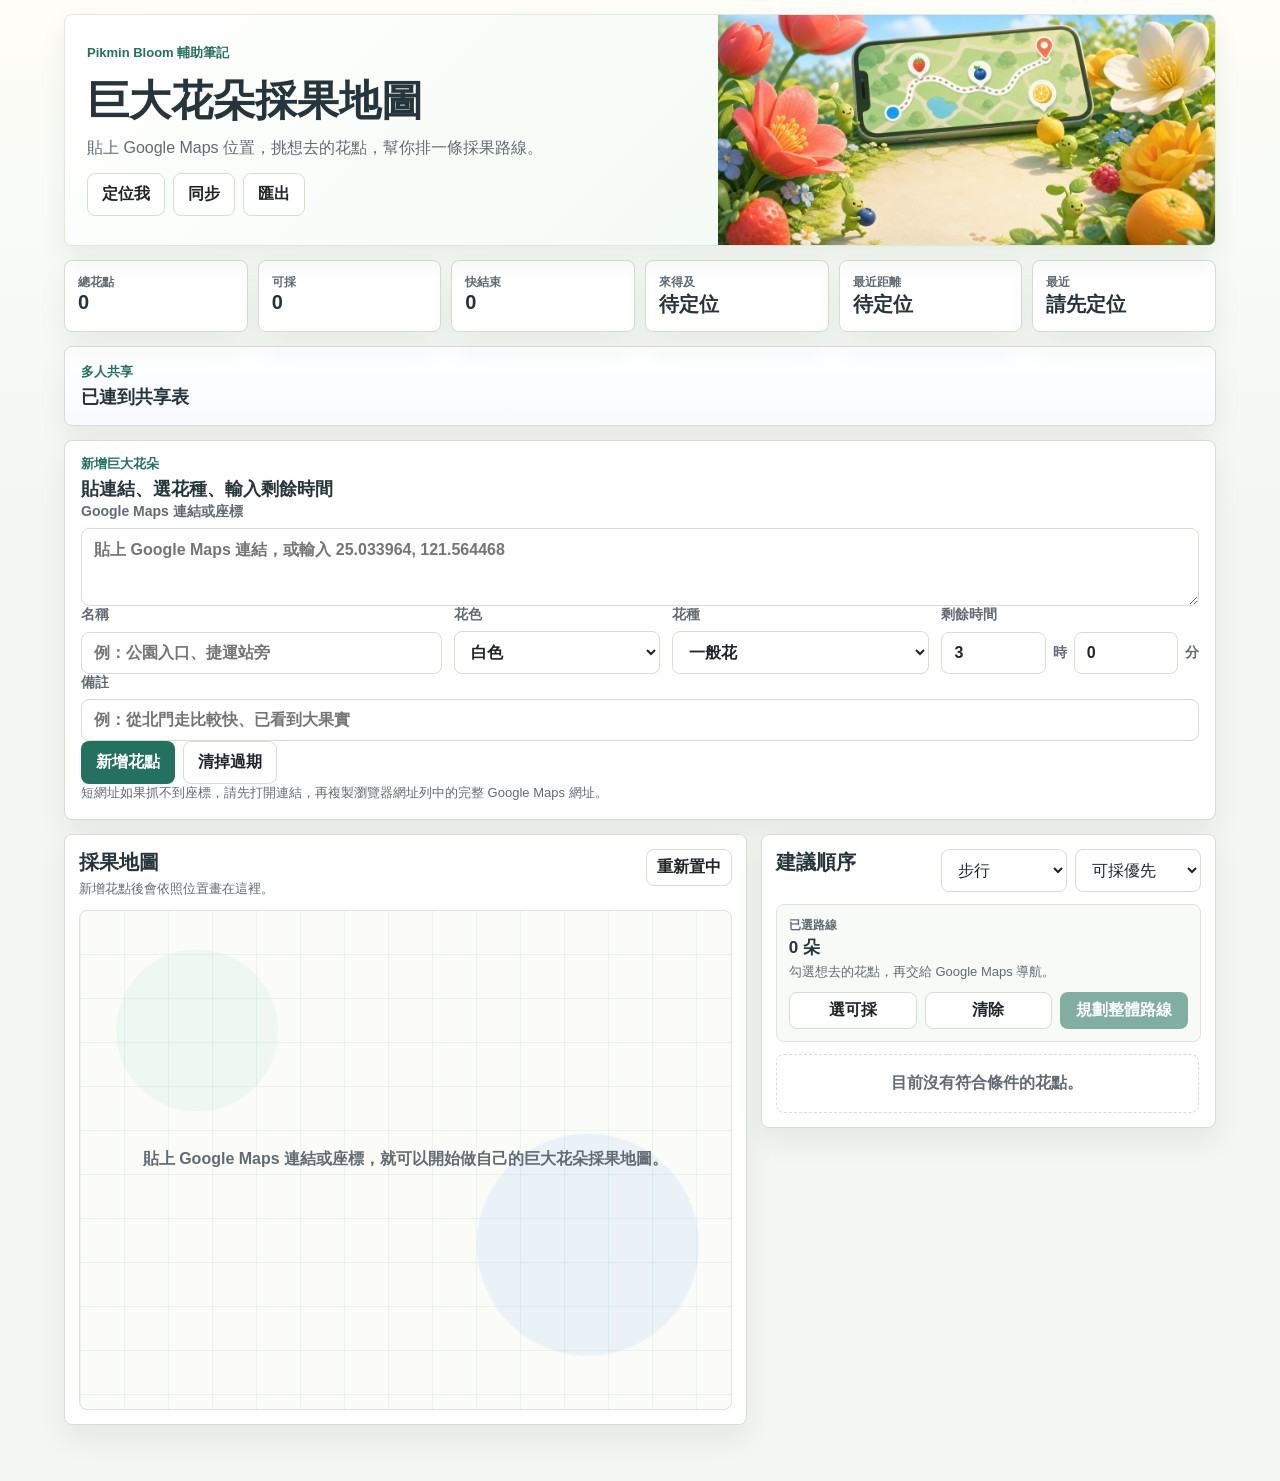
==== pikmin-flower-map.html @ 56a90087 "Add Pikmin flower route planner" ====
<!doctype html>
<html lang="zh-Hant">
  <head>
    <meta charset="UTF-8" />
    <meta name="viewport" content="width=device-width, initial-scale=1, viewport-fit=cover" />
    <title>巨大花朵採果地圖</title>
    <link rel="stylesheet" href="./pikmin-flower-map.css" />
  </head>
  <body>
    <main class="app-shell">
      <header class="hero-panel">
        <div class="hero-copy">
          <p class="kicker">Pikmin Bloom 輔助筆記</p>
          <h1>巨大花朵採果地圖</h1>
          <p>貼上 Google Maps 位置，挑想去的花點，幫你排一條採果路線。</p>
          <div class="top-actions">
            <button id="locateButton" class="icon-button" type="button" title="更新目前位置">定位我</button>
            <button id="syncNowButton" class="icon-button" type="button" title="同步共享花點">同步</button>
            <button id="exportButton" class="icon-button" type="button" title="匯出資料">匯出</button>
          </div>
        </div>
        <img src="./assets/pikmin-route-hero-mobile.jpg" alt="" />
      </header>

      <section class="status-grid" aria-label="目前採果狀態">
        <div>
          <span>總花點</span>
          <strong id="totalCount">0</strong>
        </div>
        <div>
          <span>可採</span>
          <strong id="readyCount">0</strong>
        </div>
        <div>
          <span>快結束</span>
          <strong id="urgentCount">0</strong>
        </div>
        <div>
          <span>來得及</span>
          <strong id="reachableCount">待定位</strong>
        </div>
        <div>
          <span>最近距離</span>
          <strong id="nearestDistance">待定位</strong>
        </div>
        <div>
          <span>最近</span>
          <strong id="nearestLabel">尚無花點</strong>
        </div>
      </section>

      <details class="sync-panel" aria-label="多人共享同步設定">
        <summary>
          <span>多人共享</span>
          <strong id="syncSummary">尚未設定同步</strong>
        </summary>
        <div class="sync-grid">
          <label>
            Google Apps Script 網址
            <input id="syncUrlInput" inputmode="url" placeholder="貼上 Web App 部署網址" />
          </label>
          <label>
            你的暱稱
            <input id="reporterInput" placeholder="例：小明、北區隊友" />
          </label>
        </div>
        <div class="button-row">
          <button id="saveSyncButton" class="primary" type="button">儲存同步設定</button>
          <button id="pullSyncButton" class="secondary" type="button">讀取大家的花點</button>
        </div>
        <p id="syncHint" class="hint">朋友們使用同一個同步網址，就會看到同一批巨大花朵。</p>
      </details>

      <details class="input-panel" aria-label="新增巨大花朵" open>
        <summary>
          <span>新增巨大花朵</span>
          <strong>貼連結、選花種、輸入剩餘時間</strong>
        </summary>
        <label>
          Google Maps 連結或座標
          <textarea id="mapsInput" rows="3" placeholder="貼上 Google Maps 連結，或輸入 25.033964, 121.564468"></textarea>
        </label>
        <div class="form-grid">
          <label>
            名稱
            <input id="nameInput" placeholder="例：公園入口、捷運站旁" />
          </label>
          <label>
            花色
            <select id="colorInput">
              <option>白色</option>
              <option>紅色</option>
              <option>黃色</option>
              <option>藍色</option>
            </select>
          </label>
          <label>
            花種
            <select id="typeInput"></select>
          </label>
          <label>
            剩餘時間
            <div class="time-row">
              <input id="hoursInput" inputmode="numeric" min="0" max="23" type="number" value="3" aria-label="剩餘小時" />
              <span>時</span>
              <input id="minutesInput" inputmode="numeric" min="0" max="59" type="number" value="0" aria-label="剩餘分鐘" />
              <span>分</span>
            </div>
          </label>
        </div>
        <label>
          備註
          <input id="noteInput" placeholder="例：從北門走比較快、已看到大果實" />
        </label>
        <div class="button-row">
          <button id="addButton" class="primary" type="button">新增花點</button>
          <button id="clearExpiredButton" class="secondary" type="button">清掉過期</button>
        </div>
        <p id="inputHint" class="hint">短網址如果抓不到座標，請先打開連結，再複製瀏覽器網址列中的完整 Google Maps 網址。</p>
      </details>

      <section class="map-layout">
        <div class="map-panel">
          <div class="map-toolbar">
            <div>
              <h2>採果地圖</h2>
              <p id="mapCaption">新增花點後會依照位置畫在這裡。</p>
            </div>
            <button id="fitButton" class="secondary compact" type="button">重新置中</button>
          </div>
          <div id="mapCanvas" class="map-canvas" aria-label="巨大花朵相對位置地圖"></div>
        </div>

        <aside class="route-panel">
          <div class="route-header">
            <h2>建議順序</h2>
            <div class="route-controls">
              <select id="travelModeInput" aria-label="路程模式">
                <option value="walking">步行</option>
                <option value="bicycling">腳踏車</option>
                <option value="scooter">騎車</option>
                <option value="driving">開車</option>
              </select>
              <select id="filterInput" aria-label="篩選花點">
                <option value="active">可採優先</option>
                <option value="all">全部</option>
                <option value="unclaimed">未採果</option>
              </select>
            </div>
          </div>
          <div class="route-basket" aria-label="已選路線">
            <div>
              <span>已選路線</span>
              <strong id="selectedRouteSummary">0 朵</strong>
              <p id="selectedRouteHint">勾選想去的花點，再交給 Google Maps 導航。</p>
            </div>
            <div class="route-basket-actions">
              <button id="selectReachableButton" class="secondary compact" type="button">選可採</button>
              <button id="clearRouteButton" class="secondary compact" type="button">清除</button>
              <button id="planRouteButton" class="primary compact" type="button">規劃整體路線</button>
            </div>
          </div>
          <div id="flowerList" class="flower-list"></div>
        </aside>
      </section>
    </main>

    <template id="flowerTemplate">
      <article class="flower-card">
        <div class="card-head">
          <div>
            <label class="route-check">
              <input data-field="selectedRoute" type="checkbox" />
              加入路線
            </label>
            <h3></h3>
            <p class="meta"></p>
          </div>
          <span class="state-pill"></span>
        </div>
        <div class="quick-stats"></div>
        <div class="edit-grid">
          <label>
            花色
            <select data-field="color">
              <option>白色</option>
              <option>紅色</option>
              <option>黃色</option>
              <option>藍色</option>
            </select>
          </label>
          <label>
            花種
            <select data-field="type"></select>
          </label>
          <label>
            剩餘分鐘
            <input data-field="remaining" type="number" min="0" inputmode="numeric" />
          </label>
          <label>
            狀態
            <select data-field="claimed">
              <option value="false">未採果</option>
              <option value="true">已採果</option>
            </select>
          </label>
        </div>
        <textarea data-field="note" rows="2" placeholder="備註"></textarea>
        <div class="card-actions">
          <a class="map-link" target="_blank" rel="noreferrer">導航</a>
          <button class="secondary" data-action="refresh" type="button">重設倒數</button>
          <button class="danger" data-action="delete" type="button">刪除</button>
        </div>
      </article>
    </template>

    <script src="./pikmin-flower-map.js"></script>
  </body>
</html>
---- pikmin-flower-map.css ----
:root {
  color-scheme: light;
  --bg: #f4f6f2;
  --ink: #20242a;
  --muted: #626b73;
  --line: #d8ddd3;
  --panel: #ffffff;
  --leaf: #24715f;
  --leaf-dark: #165648;
  --sky: #2f6f9f;
  --gold: #b27706;
  --rose: #bd4d57;
  --soft: #e9f3ee;
  --danger: #a33b3b;
  --shadow: 0 14px 28px rgb(32 36 42 / 7%);
}

* {
  box-sizing: border-box;
}

body {
  margin: 0;
  min-height: 100vh;
  background: linear-gradient(180deg, #fffdf7 0, #f7fbf6 260px, var(--bg) 520px), var(--bg);
  color: var(--ink);
  font-family: -apple-system, BlinkMacSystemFont, "Segoe UI", "Noto Sans TC", sans-serif;
}

button,
input,
textarea,
select {
  font: inherit;
}

button,
a.map-link {
  min-height: 42px;
  border-radius: 8px;
  border: 1px solid transparent;
  padding: 10px 14px;
  cursor: pointer;
  font-weight: 800;
  text-decoration: none;
}

button:disabled {
  cursor: not-allowed;
  opacity: 0.55;
}

.app-shell {
  width: min(100%, 1180px);
  margin: 0 auto;
  padding: 14px 14px 56px;
}

.hero-panel {
  position: relative;
  display: grid;
  grid-template-columns: minmax(0, 0.92fr) minmax(280px, 0.72fr);
  gap: 18px;
  align-items: center;
  overflow: hidden;
  margin: 0 0 14px;
  border: 1px solid #dfe8dc;
  border-radius: 8px;
  background: linear-gradient(135deg, #ffffff 0%, #f5fbf4 58%, #eef7fb 100%);
  box-shadow: var(--shadow);
}

.hero-copy {
  z-index: 1;
  display: grid;
  gap: 12px;
  padding: 22px;
}

.hero-copy p:not(.kicker) {
  margin: 0;
  max-width: 34rem;
  color: var(--muted);
  font-size: 16px;
  line-height: 1.55;
}

.hero-panel img {
  width: 100%;
  height: 230px;
  object-fit: cover;
  object-position: center;
  align-self: stretch;
}

.kicker {
  margin: 0 0 4px;
  color: var(--leaf);
  font-size: 13px;
  font-weight: 900;
}

h1,
h2,
h3,
p {
  letter-spacing: 0;
}

h1,
h2,
h3 {
  margin: 0;
}

h1 {
  color: #26343b;
  font-size: clamp(26px, 4vw, 42px);
  line-height: 1.08;
}

h2 {
  color: #26343b;
  font-size: 20px;
}

h3 {
  color: #26343b;
  font-size: 17px;
  line-height: 1.25;
}

.top-actions,
.button-row,
.card-actions {
  display: flex;
  flex-wrap: wrap;
  gap: 8px;
}

.icon-button,
.secondary {
  background: #fff;
  border-color: var(--line);
  color: var(--ink);
}

.primary {
  background: var(--leaf);
  color: #fff;
}

.primary:hover {
  background: var(--leaf-dark);
}

.danger {
  background: #fff5f4;
  border-color: #efd0cc;
  color: var(--danger);
}

.compact {
  min-height: 36px;
  padding: 7px 10px;
}

.status-grid {
  display: grid;
  grid-template-columns: repeat(6, minmax(0, 1fr));
  gap: 10px;
  margin: 0 0 14px;
}

.status-grid div,
.input-panel,
.sync-panel,
.map-panel,
.route-panel {
  border: 1px solid var(--line);
  border-radius: 8px;
  background: var(--panel);
  box-shadow: var(--shadow);
}

.status-grid div {
  min-width: 0;
  padding: 13px;
}

.status-grid span {
  display: block;
  color: var(--muted);
  font-size: 12px;
  font-weight: 900;
}

.status-grid strong {
  display: block;
  overflow: hidden;
  color: #26343b;
  font-size: 20px;
  text-overflow: ellipsis;
  white-space: nowrap;
}

.input-panel {
  display: grid;
  gap: 13px;
  margin: 0 0 14px;
  padding: 16px;
}

.sync-panel {
  display: grid;
  gap: 13px;
  margin: 0 0 14px;
  padding: 16px;
  background: linear-gradient(180deg, #ffffff 0, #f8fbff 100%);
}

.input-panel summary,
.sync-panel summary {
  display: grid;
  gap: 4px;
  margin: -2px 0 2px;
  cursor: pointer;
  list-style: none;
}

.input-panel summary::-webkit-details-marker,
.sync-panel summary::-webkit-details-marker {
  display: none;
}

.input-panel summary span,
.sync-panel summary span {
  color: var(--leaf);
  font-size: 13px;
  font-weight: 900;
}

.input-panel summary strong,
.sync-panel summary strong {
  color: #26343b;
  font-size: 18px;
}

.input-panel:not([open]),
.sync-panel:not([open]) {
  display: block;
}

.input-panel:not([open]) summary,
.sync-panel:not([open]) summary {
  margin: 0;
}

.sync-grid {
  display: grid;
  grid-template-columns: 1.4fr 0.8fr;
  gap: 12px;
}

label {
  display: grid;
  gap: 7px;
  color: var(--muted);
  font-size: 14px;
  font-weight: 900;
}

input,
textarea,
select {
  width: 100%;
  border: 1px solid var(--line);
  border-radius: 8px;
  background: #fff;
  color: var(--ink);
  padding: 11px 12px;
  font-size: 16px;
}

textarea {
  resize: vertical;
}

input:focus,
textarea:focus,
select:focus {
  border-color: var(--leaf);
  outline: 3px solid var(--soft);
}

.form-grid {
  display: grid;
  grid-template-columns: 1.4fr 0.8fr 1fr 1fr;
  gap: 12px;
}

.time-row {
  display: grid;
  grid-template-columns: 1fr auto 1fr auto;
  gap: 7px;
  align-items: center;
}

.time-row span {
  color: var(--muted);
  font-weight: 900;
}

.hint {
  margin: 0;
  color: var(--muted);
  font-size: 13px;
  line-height: 1.45;
}

.hint.warning {
  color: var(--danger);
  font-weight: 800;
}

.map-layout {
  display: grid;
  grid-template-columns: minmax(0, 1.2fr) minmax(330px, 0.8fr);
  gap: 14px;
  align-items: start;
}

.map-panel,
.route-panel {
  padding: 14px;
}

.map-toolbar,
.route-header {
  display: flex;
  justify-content: space-between;
  gap: 12px;
  align-items: start;
  margin: 0 0 12px;
}

.route-controls {
  display: grid;
  grid-template-columns: 1fr 1fr;
  gap: 8px;
  min-width: min(100%, 260px);
}

.route-basket {
  display: grid;
  gap: 10px;
  margin: 0 0 12px;
  border: 1px solid #dbe6dd;
  border-radius: 8px;
  background: #f7faf6;
  padding: 12px;
}

.route-basket span {
  display: block;
  color: var(--muted);
  font-size: 12px;
  font-weight: 900;
}

.route-basket strong {
  display: block;
  margin-top: 2px;
  color: #26343b;
  font-size: 17px;
}

.route-basket p {
  margin: 4px 0 0;
  color: var(--muted);
  font-size: 13px;
  line-height: 1.45;
}

.route-basket-actions {
  display: grid;
  grid-template-columns: repeat(3, 1fr);
  gap: 8px;
}

.map-toolbar p {
  margin: 4px 0 0;
  color: var(--muted);
  font-size: 13px;
}

.map-canvas {
  position: relative;
  min-height: 500px;
  overflow: hidden;
  border: 1px solid #dce4dc;
  border-radius: 8px;
  background:
    linear-gradient(90deg, rgb(36 113 95 / 7%) 1px, transparent 1px),
    linear-gradient(0deg, rgb(36 113 95 / 7%) 1px, transparent 1px),
    radial-gradient(circle at 18% 24%, #eef7f2 0 80px, transparent 82px),
    radial-gradient(circle at 78% 67%, #eaf2f7 0 110px, transparent 112px),
    #fbfcf8;
  background-size: 44px 44px, 44px 44px, auto, auto, auto;
}

.map-empty {
  position: absolute;
  inset: 0;
  display: grid;
  place-items: center;
  padding: 24px;
  color: var(--muted);
  text-align: center;
  font-weight: 800;
}

.pin {
  position: absolute;
  width: 22px;
  height: 22px;
  transform: translate(-50%, -50%);
  border: 3px solid #fff;
  border-radius: 50% 50% 50% 4px;
  box-shadow: 0 8px 16px rgb(32 36 42 / 22%);
  rotate: -45deg;
}

.pin::after {
  content: "";
  position: absolute;
  inset: 4px;
  border-radius: 50%;
  background: #fff;
  opacity: 0.78;
}

.pin span {
  position: absolute;
  left: 16px;
  top: -9px;
  min-width: 116px;
  rotate: 45deg;
  border: 1px solid var(--line);
  border-radius: 8px;
  background: #fff;
  padding: 5px 7px;
  color: var(--ink);
  font-size: 12px;
  font-weight: 900;
  box-shadow: 0 6px 14px rgb(32 36 42 / 13%);
}

.pin.user {
  width: 18px;
  height: 18px;
  background: #2b5fa8;
  border-radius: 50%;
  rotate: 0deg;
}

.pin.user::after {
  display: none;
}

.pin.white {
  background: #cad1c9;
}

.pin.red {
  background: var(--rose);
}

.pin.yellow {
  background: #d89b16;
}

.pin.blue {
  background: var(--sky);
}

.pin.expired {
  filter: grayscale(1);
  opacity: 0.58;
}

.flower-list {
  display: grid;
  gap: 10px;
  max-height: 690px;
  overflow: auto;
  padding-right: 2px;
}

.flower-card {
  display: grid;
  gap: 10px;
  border: 1px solid var(--line);
  border-radius: 8px;
  background: #fff;
  padding: 12px;
}

.card-head {
  display: flex;
  justify-content: space-between;
  gap: 10px;
}

.route-check {
  display: flex;
  align-items: center;
  gap: 7px;
  margin: 0 0 7px;
  color: var(--leaf-dark);
  font-size: 13px;
}

.route-check input {
  width: 18px;
  height: 18px;
  accent-color: var(--leaf);
}

.meta {
  margin: 4px 0 0;
  color: var(--muted);
  font-size: 13px;
}

.state-pill {
  align-self: start;
  border-radius: 999px;
  padding: 5px 8px;
  background: var(--soft);
  color: var(--leaf-dark);
  font-size: 12px;
  font-weight: 900;
  white-space: nowrap;
}

.state-pill.urgent {
  background: #fff2d7;
  color: var(--gold);
}

.state-pill.expired {
  background: #ecefed;
  color: #68706d;
}

.state-pill.claimed {
  background: #eef2f6;
  color: #566371;
}

.quick-stats {
  display: grid;
  grid-template-columns: repeat(4, 1fr);
  gap: 8px;
}

.quick-stats div {
  border-radius: 8px;
  background: #f6f8f5;
  padding: 9px;
}

.quick-stats span {
  display: block;
  color: var(--muted);
  font-size: 11px;
  font-weight: 900;
}

.quick-stats strong {
  display: block;
  margin-top: 2px;
  color: #26343b;
  font-size: 14px;
}

.edit-grid {
  display: grid;
  grid-template-columns: repeat(2, 1fr);
  gap: 8px;
}

.map-link {
  display: inline-grid;
  place-items: center;
  background: var(--leaf);
  color: #fff;
}

.empty-list {
  margin: 0;
  border: 1px dashed var(--line);
  border-radius: 8px;
  padding: 18px;
  color: var(--muted);
  text-align: center;
  font-weight: 800;
}

@media (max-width: 860px) {
  .app-shell {
    padding: 10px 10px 126px;
  }

  .hero-panel {
    grid-template-columns: 1fr;
    gap: 0;
  }

  .hero-copy {
    padding: 18px 16px 12px;
  }

  .hero-panel img {
    height: 190px;
    order: -1;
  }

  .status-grid,
  .form-grid,
  .sync-grid,
  .map-layout {
    grid-template-columns: 1fr;
  }

  .status-grid {
    display: flex;
    overflow-x: auto;
    padding: 2px 2px 10px;
    scroll-snap-type: x mandatory;
  }

  .status-grid div {
    flex: 0 0 142px;
    scroll-snap-align: start;
  }

  .status-grid strong {
    font-size: 18px;
  }

  .map-canvas {
    min-height: 340px;
  }

  .route-panel {
    order: -1;
    padding: 12px;
  }

  .flower-list {
    max-height: none;
    overflow: visible;
  }
}

@media (max-width: 540px) {
  h1 {
    font-size: 30px;
  }

  h2 {
    font-size: 18px;
  }

  button,
  a.map-link {
    min-height: 46px;
  }

  input,
  textarea,
  select {
    min-height: 46px;
    font-size: 16px;
  }

  .map-toolbar,
  .route-header {
    display: grid;
  }

  .hero-copy p:not(.kicker) {
    font-size: 15px;
  }

  .hero-panel img {
    height: 160px;
  }

  .top-actions {
    display: grid;
    grid-template-columns: repeat(3, 1fr);
  }

  .input-panel {
    padding: 14px;
  }

  .route-controls {
    grid-template-columns: 1fr 1fr;
    min-width: 0;
  }

  .route-basket {
    position: sticky;
    bottom: 10px;
    z-index: 9;
    margin: 0 0 12px;
    box-shadow: 0 16px 34px rgb(32 36 42 / 18%);
  }

  .route-basket-actions {
    grid-template-columns: 0.85fr 0.7fr 1.45fr;
    gap: 6px;
  }

  .button-row,
  .card-actions {
    display: grid;
    grid-template-columns: repeat(2, 1fr);
  }

  .edit-grid {
    grid-template-columns: 1fr;
  }

  .quick-stats {
    grid-template-columns: repeat(2, 1fr);
  }

  .card-head {
    display: grid;
  }

  .state-pill {
    justify-self: start;
  }

  .map-link {
    grid-column: 1 / -1;
  }
}
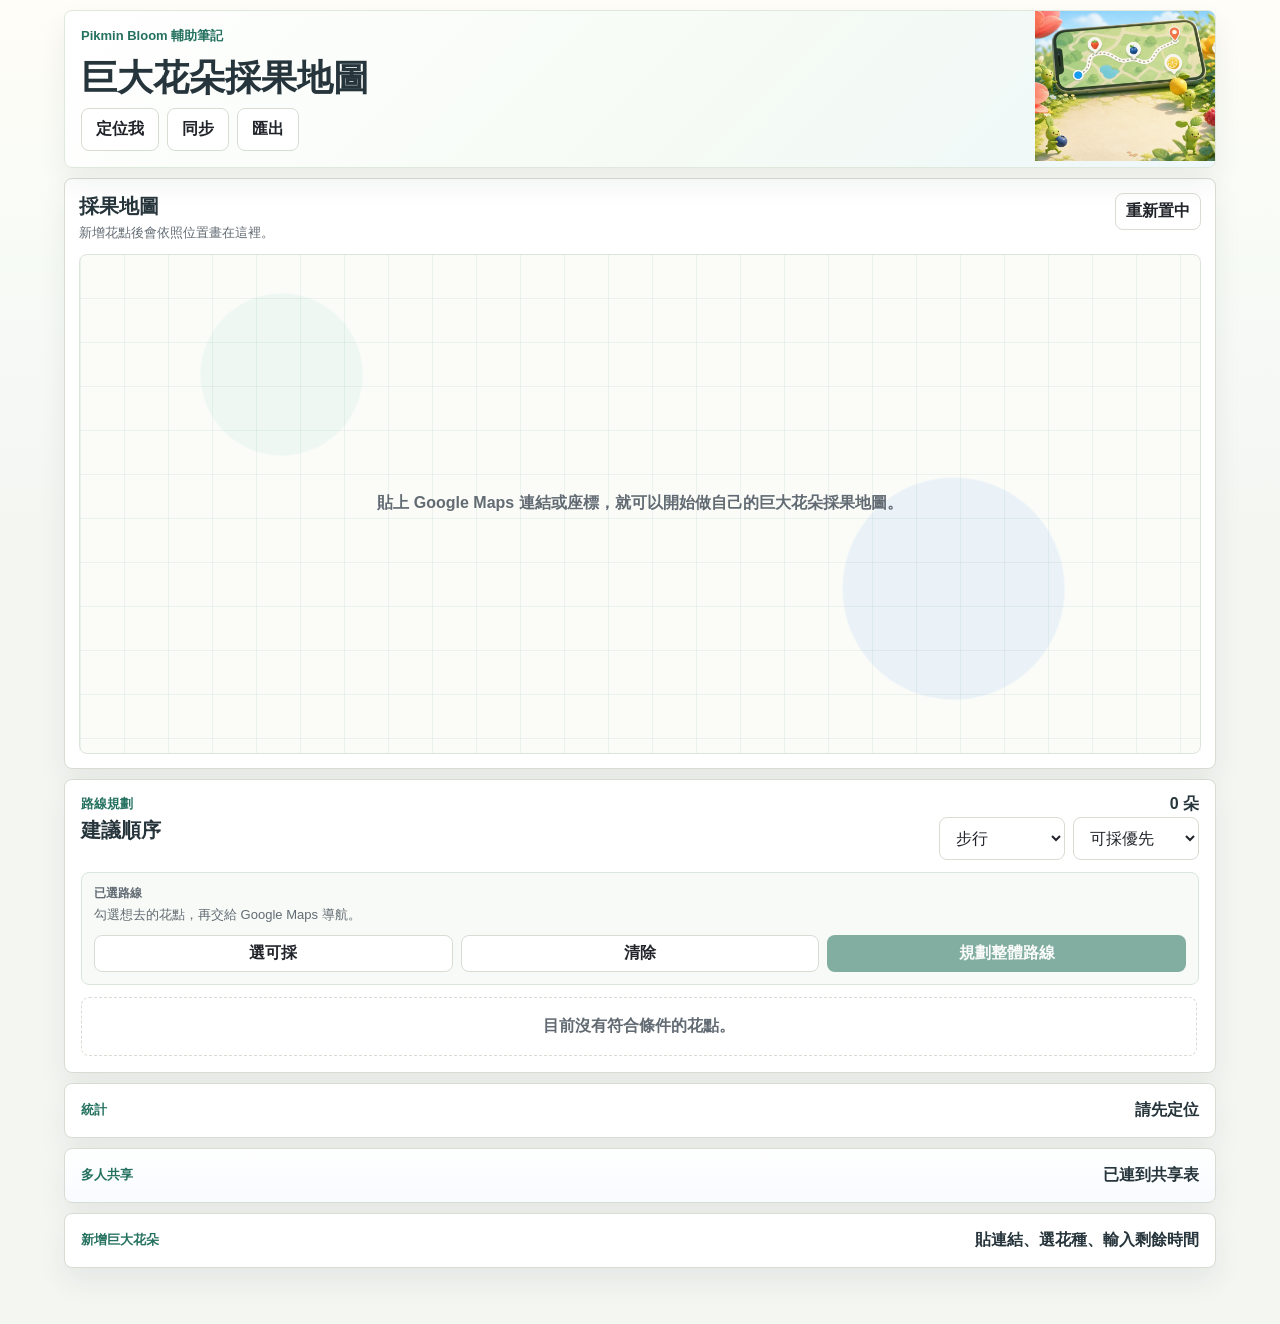
==== commit 3745c8c0: "Make Pikmin map page compact" ====
--- a/pikmin-flower-map.html
+++ b/pikmin-flower-map.html
@@ -12,7 +12,6 @@
         <div class="hero-copy">
           <p class="kicker">Pikmin Bloom 輔助筆記</p>
           <h1>巨大花朵採果地圖</h1>
-          <p>貼上 Google Maps 位置，挑想去的花點，幫你排一條採果路線。</p>
           <div class="top-actions">
             <button id="locateButton" class="icon-button" type="button" title="更新目前位置">定位我</button>
             <button id="syncNowButton" class="icon-button" type="button" title="同步共享花點">同步</button>
@@ -22,116 +21,23 @@
         <img src="./assets/pikmin-route-hero-mobile.jpg" alt="" />
       </header>
 
-      <section class="status-grid" aria-label="目前採果狀態">
-        <div>
-          <span>總花點</span>
-          <strong id="totalCount">0</strong>
-        </div>
-        <div>
-          <span>可採</span>
-          <strong id="readyCount">0</strong>
-        </div>
-        <div>
-          <span>快結束</span>
-          <strong id="urgentCount">0</strong>
-        </div>
-        <div>
-          <span>來得及</span>
-          <strong id="reachableCount">待定位</strong>
-        </div>
-        <div>
-          <span>最近距離</span>
-          <strong id="nearestDistance">待定位</strong>
-        </div>
-        <div>
-          <span>最近</span>
-          <strong id="nearestLabel">尚無花點</strong>
-        </div>
+      <section class="map-panel primary-map">
+        <div class="map-toolbar">
+          <div>
+            <h2>採果地圖</h2>
+            <p id="mapCaption">新增花點後會依照位置畫在這裡。</p>
+          </div>
+          <button id="fitButton" class="secondary compact" type="button">重新置中</button>
+        </div>
+        <div id="mapCanvas" class="map-canvas" aria-label="巨大花朵相對位置地圖"></div>
       </section>
 
-      <details class="sync-panel" aria-label="多人共享同步設定">
-        <summary>
-          <span>多人共享</span>
-          <strong id="syncSummary">尚未設定同步</strong>
-        </summary>
-        <div class="sync-grid">
-          <label>
-            Google Apps Script 網址
-            <input id="syncUrlInput" inputmode="url" placeholder="貼上 Web App 部署網址" />
-          </label>
-          <label>
-            你的暱稱
-            <input id="reporterInput" placeholder="例：小明、北區隊友" />
-          </label>
-        </div>
-        <div class="button-row">
-          <button id="saveSyncButton" class="primary" type="button">儲存同步設定</button>
-          <button id="pullSyncButton" class="secondary" type="button">讀取大家的花點</button>
-        </div>
-        <p id="syncHint" class="hint">朋友們使用同一個同步網址，就會看到同一批巨大花朵。</p>
-      </details>
-
-      <details class="input-panel" aria-label="新增巨大花朵" open>
-        <summary>
-          <span>新增巨大花朵</span>
-          <strong>貼連結、選花種、輸入剩餘時間</strong>
-        </summary>
-        <label>
-          Google Maps 連結或座標
-          <textarea id="mapsInput" rows="3" placeholder="貼上 Google Maps 連結，或輸入 25.033964, 121.564468"></textarea>
-        </label>
-        <div class="form-grid">
-          <label>
-            名稱
-            <input id="nameInput" placeholder="例：公園入口、捷運站旁" />
-          </label>
-          <label>
-            花色
-            <select id="colorInput">
-              <option>白色</option>
-              <option>紅色</option>
-              <option>黃色</option>
-              <option>藍色</option>
-            </select>
-          </label>
-          <label>
-            花種
-            <select id="typeInput"></select>
-          </label>
-          <label>
-            剩餘時間
-            <div class="time-row">
-              <input id="hoursInput" inputmode="numeric" min="0" max="23" type="number" value="3" aria-label="剩餘小時" />
-              <span>時</span>
-              <input id="minutesInput" inputmode="numeric" min="0" max="59" type="number" value="0" aria-label="剩餘分鐘" />
-              <span>分</span>
-            </div>
-          </label>
-        </div>
-        <label>
-          備註
-          <input id="noteInput" placeholder="例：從北門走比較快、已看到大果實" />
-        </label>
-        <div class="button-row">
-          <button id="addButton" class="primary" type="button">新增花點</button>
-          <button id="clearExpiredButton" class="secondary" type="button">清掉過期</button>
-        </div>
-        <p id="inputHint" class="hint">短網址如果抓不到座標，請先打開連結，再複製瀏覽器網址列中的完整 Google Maps 網址。</p>
-      </details>
-
-      <section class="map-layout">
-        <div class="map-panel">
-          <div class="map-toolbar">
-            <div>
-              <h2>採果地圖</h2>
-              <p id="mapCaption">新增花點後會依照位置畫在這裡。</p>
-            </div>
-            <button id="fitButton" class="secondary compact" type="button">重新置中</button>
-          </div>
-          <div id="mapCanvas" class="map-canvas" aria-label="巨大花朵相對位置地圖"></div>
-        </div>
-
-        <aside class="route-panel">
+      <section class="tool-cards" aria-label="採果工具">
+        <details class="tool-card route-panel" open>
+          <summary>
+            <span>路線規劃</span>
+            <strong id="selectedRouteSummary">0 朵</strong>
+          </summary>
           <div class="route-header">
             <h2>建議順序</h2>
             <div class="route-controls">
@@ -151,7 +57,6 @@
           <div class="route-basket" aria-label="已選路線">
             <div>
               <span>已選路線</span>
-              <strong id="selectedRouteSummary">0 朵</strong>
               <p id="selectedRouteHint">勾選想去的花點，再交給 Google Maps 導航。</p>
             </div>
             <div class="route-basket-actions">
@@ -161,7 +66,106 @@
             </div>
           </div>
           <div id="flowerList" class="flower-list"></div>
-        </aside>
+        </details>
+
+        <details class="tool-card stats-panel">
+          <summary>
+            <span>統計</span>
+            <strong id="nearestLabel">尚無花點</strong>
+          </summary>
+          <section class="status-grid" aria-label="目前採果狀態">
+            <div>
+              <span>總花點</span>
+              <strong id="totalCount">0</strong>
+            </div>
+            <div>
+              <span>可採</span>
+              <strong id="readyCount">0</strong>
+            </div>
+            <div>
+              <span>快結束</span>
+              <strong id="urgentCount">0</strong>
+            </div>
+            <div>
+              <span>來得及</span>
+              <strong id="reachableCount">待定位</strong>
+            </div>
+            <div>
+              <span>最近距離</span>
+              <strong id="nearestDistance">待定位</strong>
+            </div>
+          </section>
+        </details>
+
+        <details class="tool-card sync-panel" aria-label="多人共享同步設定">
+        <summary>
+          <span>多人共享</span>
+          <strong id="syncSummary">尚未設定同步</strong>
+        </summary>
+        <div class="sync-grid">
+          <label>
+            Google Apps Script 網址
+            <input id="syncUrlInput" inputmode="url" placeholder="貼上 Web App 部署網址" />
+          </label>
+          <label>
+            你的暱稱
+            <input id="reporterInput" placeholder="例：小明、北區隊友" />
+          </label>
+        </div>
+        <div class="button-row">
+          <button id="saveSyncButton" class="primary" type="button">儲存同步設定</button>
+          <button id="pullSyncButton" class="secondary" type="button">讀取大家的花點</button>
+        </div>
+        <p id="syncHint" class="hint">朋友們使用同一個同步網址，就會看到同一批巨大花朵。</p>
+      </details>
+
+        <details class="tool-card input-panel" aria-label="新增巨大花朵">
+        <summary>
+          <span>新增巨大花朵</span>
+          <strong>貼連結、選花種、輸入剩餘時間</strong>
+        </summary>
+        <label>
+          Google Maps 連結或座標
+          <textarea id="mapsInput" rows="3" placeholder="貼上 Google Maps 連結，或輸入 25.033964, 121.564468"></textarea>
+        </label>
+        <div class="form-grid">
+          <label>
+            名稱
+            <input id="nameInput" placeholder="例：公園入口、捷運站旁" />
+          </label>
+          <label>
+            花色
+            <select id="colorInput">
+              <option>白色</option>
+              <option>紅色</option>
+              <option>黃色</option>
+              <option>藍色</option>
+            </select>
+          </label>
+          <label>
+            花種
+            <select id="typeInput"></select>
+          </label>
+          <label>
+            剩餘時間
+            <div class="time-row">
+              <input id="hoursInput" inputmode="numeric" min="0" max="23" type="number" value="3" aria-label="剩餘小時" />
+              <span>時</span>
+              <input id="minutesInput" inputmode="numeric" min="0" max="59" type="number" value="0" aria-label="剩餘分鐘" />
+              <span>分</span>
+            </div>
+          </label>
+        </div>
+        <label>
+          備註
+          <input id="noteInput" placeholder="例：從北門走比較快、已看到大果實" />
+        </label>
+        <div class="button-row">
+          <button id="addButton" class="primary" type="button">新增花點</button>
+          <button id="clearExpiredButton" class="secondary" type="button">清掉過期</button>
+        </div>
+        <p id="inputHint" class="hint">短網址如果抓不到座標，請先打開連結，再複製瀏覽器網址列中的完整 Google Maps 網址。</p>
+      </details>
       </section>
     </main>
 
--- a/pikmin-flower-map.css
+++ b/pikmin-flower-map.css
@@ -53,17 +53,17 @@
 .app-shell {
   width: min(100%, 1180px);
   margin: 0 auto;
-  padding: 14px 14px 56px;
+  padding: 10px 14px 56px;
 }
 
 .hero-panel {
   position: relative;
   display: grid;
-  grid-template-columns: minmax(0, 0.92fr) minmax(280px, 0.72fr);
-  gap: 18px;
+  grid-template-columns: minmax(0, 1fr) 180px;
+  gap: 12px;
   align-items: center;
   overflow: hidden;
-  margin: 0 0 14px;
+  margin: 0 0 10px;
   border: 1px solid #dfe8dc;
   border-radius: 8px;
   background: linear-gradient(135deg, #ffffff 0%, #f5fbf4 58%, #eef7fb 100%);
@@ -73,21 +73,13 @@
 .hero-copy {
   z-index: 1;
   display: grid;
-  gap: 12px;
-  padding: 22px;
-}
-
-.hero-copy p:not(.kicker) {
-  margin: 0;
-  max-width: 34rem;
-  color: var(--muted);
-  font-size: 16px;
-  line-height: 1.55;
+  gap: 10px;
+  padding: 16px;
 }
 
 .hero-panel img {
   width: 100%;
-  height: 230px;
+  height: 150px;
   object-fit: cover;
   object-position: center;
   align-self: stretch;
@@ -115,7 +107,7 @@
 
 h1 {
   color: #26343b;
-  font-size: clamp(26px, 4vw, 42px);
+  font-size: clamp(24px, 4vw, 36px);
   line-height: 1.08;
 }
 
@@ -173,10 +165,8 @@
 }
 
 .status-grid div,
-.input-panel,
-.sync-panel,
-.map-panel,
-.route-panel {
+.tool-card,
+.map-panel {
   border: 1px solid var(--line);
   border-radius: 8px;
   background: var(--panel);
@@ -204,55 +194,53 @@
   white-space: nowrap;
 }
 
-.input-panel {
+.tool-cards {
+  display: grid;
+  gap: 10px;
+  margin-top: 10px;
+}
+
+.tool-card {
   display: grid;
   gap: 13px;
-  margin: 0 0 14px;
   padding: 16px;
 }
 
 .sync-panel {
-  display: grid;
-  gap: 13px;
-  margin: 0 0 14px;
-  padding: 16px;
   background: linear-gradient(180deg, #ffffff 0, #f8fbff 100%);
 }
 
-.input-panel summary,
-.sync-panel summary {
-  display: grid;
-  gap: 4px;
+.tool-card summary {
+  display: flex;
+  align-items: center;
+  justify-content: space-between;
+  gap: 12px;
   margin: -2px 0 2px;
   cursor: pointer;
   list-style: none;
 }
 
-.input-panel summary::-webkit-details-marker,
-.sync-panel summary::-webkit-details-marker {
+.tool-card summary::-webkit-details-marker {
   display: none;
 }
 
-.input-panel summary span,
-.sync-panel summary span {
+.tool-card summary span {
   color: var(--leaf);
   font-size: 13px;
   font-weight: 900;
 }
 
-.input-panel summary strong,
-.sync-panel summary strong {
+.tool-card summary strong {
   color: #26343b;
-  font-size: 18px;
-}
-
-.input-panel:not([open]),
-.sync-panel:not([open]) {
+  font-size: 16px;
+  text-align: right;
+}
+
+.tool-card:not([open]) {
   display: block;
 }
 
-.input-panel:not([open]) summary,
-.sync-panel:not([open]) summary {
+.tool-card:not([open]) summary {
   margin: 0;
 }
 
@@ -323,16 +311,12 @@
   font-weight: 800;
 }
 
-.map-layout {
-  display: grid;
-  grid-template-columns: minmax(0, 1.2fr) minmax(330px, 0.8fr);
-  gap: 14px;
-  align-items: start;
-}
-
-.map-panel,
-.route-panel {
+.map-panel {
   padding: 14px;
+}
+
+.primary-map {
+  margin: 0;
 }
 
 .map-toolbar,
@@ -610,27 +594,26 @@
 
 @media (max-width: 860px) {
   .app-shell {
-    padding: 10px 10px 126px;
+    padding: 8px 8px 126px;
   }
 
   .hero-panel {
-    grid-template-columns: 1fr;
+    grid-template-columns: minmax(0, 1fr) 112px;
     gap: 0;
   }
 
   .hero-copy {
-    padding: 18px 16px 12px;
+    padding: 14px 12px;
   }
 
   .hero-panel img {
-    height: 190px;
-    order: -1;
+    height: 130px;
+    order: initial;
   }
 
   .status-grid,
   .form-grid,
-  .sync-grid,
-  .map-layout {
+  .sync-grid {
     grid-template-columns: 1fr;
   }
 
@@ -651,11 +634,10 @@
   }
 
   .map-canvas {
-    min-height: 340px;
+    min-height: 56vh;
   }
 
   .route-panel {
-    order: -1;
     padding: 12px;
   }
 
@@ -667,7 +649,7 @@
 
 @media (max-width: 540px) {
   h1 {
-    font-size: 30px;
+    font-size: 24px;
   }
 
   h2 {
@@ -691,12 +673,8 @@
     display: grid;
   }
 
-  .hero-copy p:not(.kicker) {
-    font-size: 15px;
-  }
-
   .hero-panel img {
-    height: 160px;
+    height: 118px;
   }
 
   .top-actions {
@@ -706,6 +684,15 @@
 
   .input-panel {
     padding: 14px;
+  }
+
+  .tool-card,
+  .map-panel {
+    padding: 12px;
+  }
+
+  .tool-card summary {
+    align-items: flex-start;
   }
 
   .route-controls {
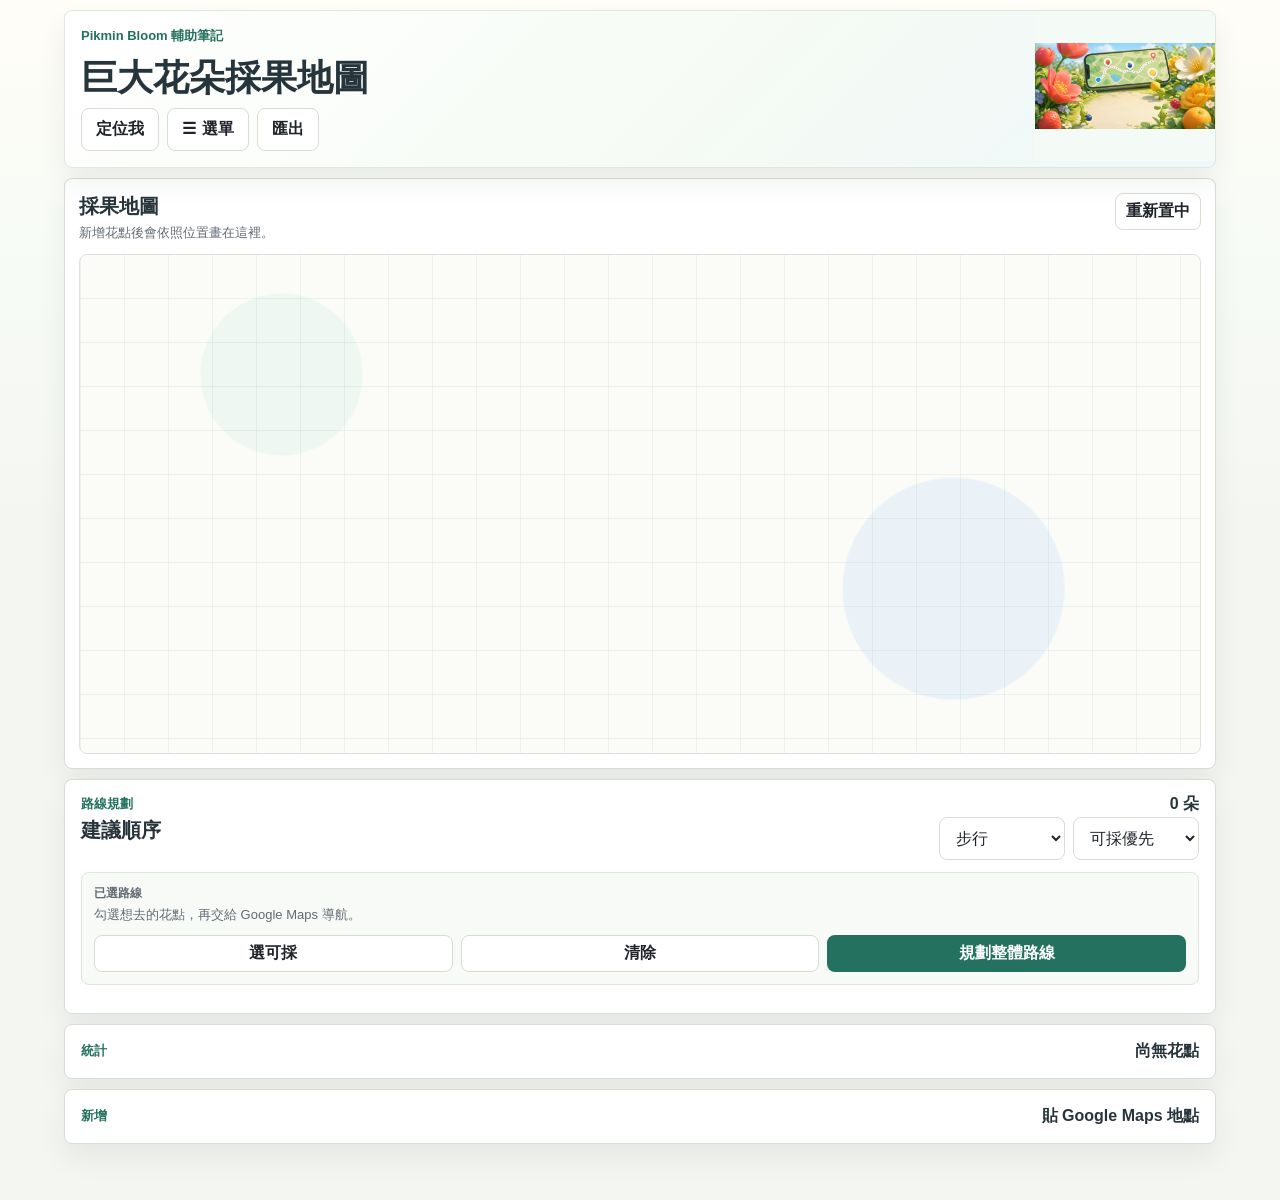
==== commit d15825f7: "Refine Pikmin mobile controls" ====
--- a/pikmin-flower-map.html
+++ b/pikmin-flower-map.html
@@ -14,7 +14,7 @@
           <h1>巨大花朵採果地圖</h1>
           <div class="top-actions">
             <button id="locateButton" class="icon-button" type="button" title="更新目前位置">定位我</button>
-            <button id="syncNowButton" class="icon-button" type="button" title="同步共享花點">同步</button>
+            <button id="menuButton" class="icon-button menu-button" type="button" title="開啟設定">選單</button>
             <button id="exportButton" class="icon-button" type="button" title="匯出資料">匯出</button>
           </div>
         </div>
@@ -97,32 +97,10 @@
           </section>
         </details>
 
-        <details class="tool-card sync-panel" aria-label="多人共享同步設定">
-        <summary>
-          <span>多人共享</span>
-          <strong id="syncSummary">尚未設定同步</strong>
-        </summary>
-        <div class="sync-grid">
-          <label>
-            Google Apps Script 網址
-            <input id="syncUrlInput" inputmode="url" placeholder="貼上 Web App 部署網址" />
-          </label>
-          <label>
-            你的暱稱
-            <input id="reporterInput" placeholder="例：小明、北區隊友" />
-          </label>
-        </div>
-        <div class="button-row">
-          <button id="saveSyncButton" class="primary" type="button">儲存同步設定</button>
-          <button id="pullSyncButton" class="secondary" type="button">讀取大家的花點</button>
-        </div>
-        <p id="syncHint" class="hint">朋友們使用同一個同步網址，就會看到同一批巨大花朵。</p>
-      </details>
-
         <details class="tool-card input-panel" aria-label="新增巨大花朵">
         <summary>
-          <span>新增巨大花朵</span>
-          <strong>貼連結、選花種、輸入剩餘時間</strong>
+          <span>新增</span>
+          <strong>貼 Google Maps 地點</strong>
         </summary>
         <label>
           Google Maps 連結或座標
@@ -175,7 +153,7 @@
           <div>
             <label class="route-check">
               <input data-field="selectedRoute" type="checkbox" />
-              加入路線
+              <span>選為目的地</span>
             </label>
             <h3></h3>
             <p class="meta"></p>
@@ -219,5 +197,36 @@
     </template>
 
     <script src="./pikmin-flower-map.js"></script>
+    <div id="menuBackdrop" class="menu-backdrop" hidden></div>
+    <aside id="menuDrawer" class="menu-drawer" aria-label="設定選單" hidden>
+      <div class="menu-head">
+        <div>
+          <span>設定</span>
+          <strong>同步與共享</strong>
+        </div>
+        <button id="closeMenuButton" class="secondary compact" type="button">關閉</button>
+      </div>
+      <section class="sync-panel" aria-label="多人共享同步設定">
+        <div class="sync-title">
+          <span>多人共享</span>
+          <strong id="syncSummary">尚未設定同步</strong>
+        </div>
+        <div class="sync-grid">
+          <label>
+            Google Apps Script 網址
+            <input id="syncUrlInput" inputmode="url" placeholder="貼上 Web App 部署網址" />
+          </label>
+          <label>
+            你的暱稱
+            <input id="reporterInput" placeholder="例：小明、北區隊友" />
+          </label>
+        </div>
+        <div class="button-row">
+          <button id="saveSyncButton" class="primary" type="button">儲存同步設定</button>
+          <button id="pullSyncButton" class="secondary" type="button">讀取大家的花點</button>
+        </div>
+        <p id="syncHint" class="hint">朋友們使用同一個同步網址，就會看到同一批巨大花朵。</p>
+      </section>
+    </aside>
   </body>
 </html>
--- a/pikmin-flower-map.css
+++ b/pikmin-flower-map.css
@@ -80,8 +80,9 @@
 .hero-panel img {
   width: 100%;
   height: 150px;
-  object-fit: cover;
+  object-fit: contain;
   object-position: center;
+  background: #f4fbf6;
   align-self: stretch;
 }
 
@@ -135,6 +136,11 @@
   background: #fff;
   border-color: var(--line);
   color: var(--ink);
+}
+
+.menu-button::before {
+  content: "☰";
+  margin-right: 6px;
 }
 
 .primary {
@@ -207,7 +213,28 @@
 }
 
 .sync-panel {
+  display: grid;
+  gap: 13px;
+  padding: 0;
   background: linear-gradient(180deg, #ffffff 0, #f8fbff 100%);
+}
+
+.sync-title {
+  display: grid;
+  gap: 4px;
+}
+
+.sync-title span,
+.menu-head span {
+  color: var(--leaf);
+  font-size: 13px;
+  font-weight: 900;
+}
+
+.sync-title strong,
+.menu-head strong {
+  color: #26343b;
+  font-size: 18px;
 }
 
 .tool-card summary {
@@ -497,18 +524,58 @@
 }
 
 .route-check {
-  display: flex;
+  display: inline-flex;
   align-items: center;
-  gap: 7px;
-  margin: 0 0 7px;
+  gap: 8px;
+  margin: 0 0 9px;
+  border: 1px solid #d6e6dd;
+  border-radius: 999px;
+  background: #f2faf5;
+  padding: 7px 10px;
   color: var(--leaf-dark);
   font-size: 13px;
+  font-weight: 900;
 }
 
 .route-check input {
-  width: 18px;
-  height: 18px;
+  width: 20px;
+  height: 20px;
   accent-color: var(--leaf);
+}
+
+.route-check:has(input:checked) {
+  border-color: var(--leaf);
+  background: var(--leaf);
+  color: #fff;
+}
+
+.menu-backdrop {
+  position: fixed;
+  inset: 0;
+  z-index: 40;
+  background: rgb(32 36 42 / 46%);
+}
+
+.menu-drawer {
+  position: fixed;
+  top: 0;
+  right: 0;
+  bottom: 0;
+  z-index: 41;
+  width: min(420px, 92vw);
+  overflow: auto;
+  border-left: 1px solid var(--line);
+  background: #fff;
+  box-shadow: -18px 0 42px rgb(32 36 42 / 22%);
+  padding: 16px;
+}
+
+.menu-head {
+  display: flex;
+  align-items: flex-start;
+  justify-content: space-between;
+  gap: 12px;
+  margin: 0 0 16px;
 }
 
 .meta {
@@ -609,6 +676,7 @@
   .hero-panel img {
     height: 130px;
     order: initial;
+    padding: 6px;
   }
 
   .status-grid,
@@ -680,6 +748,10 @@
   .top-actions {
     display: grid;
     grid-template-columns: repeat(3, 1fr);
+  }
+
+  .menu-button::before {
+    margin-right: 4px;
   }
 
   .input-panel {
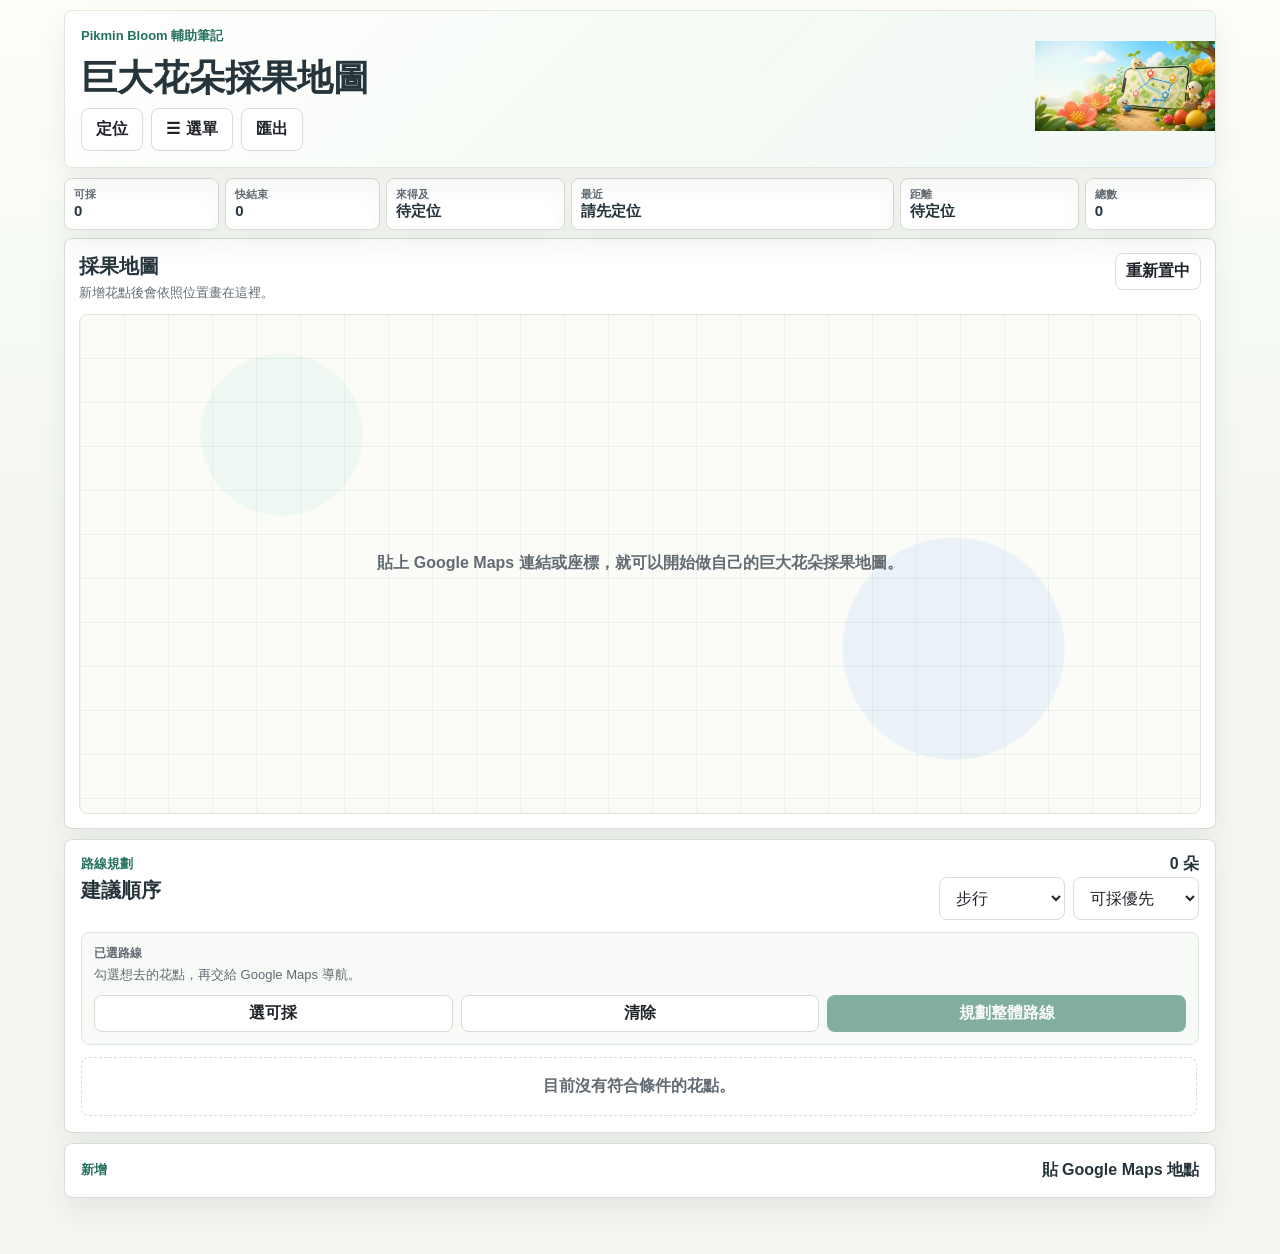
==== commit 4977d7f2: "Polish Pikmin mobile layout" ====
--- a/pikmin-flower-map.html
+++ b/pikmin-flower-map.html
@@ -13,13 +13,40 @@
           <p class="kicker">Pikmin Bloom 輔助筆記</p>
           <h1>巨大花朵採果地圖</h1>
           <div class="top-actions">
-            <button id="locateButton" class="icon-button" type="button" title="更新目前位置">定位我</button>
+            <button id="locateButton" class="icon-button" type="button" title="更新目前位置">定位</button>
             <button id="menuButton" class="icon-button menu-button" type="button" title="開啟設定">選單</button>
             <button id="exportButton" class="icon-button" type="button" title="匯出資料">匯出</button>
           </div>
         </div>
-        <img src="./assets/pikmin-route-hero-mobile.jpg" alt="" />
+        <img src="./assets/pikmin-route-hero-v2.jpg" alt="" />
       </header>
+
+      <section class="status-strip" aria-label="目前採果狀態">
+        <div>
+          <span>可採</span>
+          <strong id="readyCount">0</strong>
+        </div>
+        <div>
+          <span>快結束</span>
+          <strong id="urgentCount">0</strong>
+        </div>
+        <div>
+          <span>來得及</span>
+          <strong id="reachableCount">待定位</strong>
+        </div>
+        <div>
+          <span>最近</span>
+          <strong id="nearestLabel">尚無花點</strong>
+        </div>
+        <div>
+          <span>距離</span>
+          <strong id="nearestDistance">待定位</strong>
+        </div>
+        <div class="total-stat">
+          <span>總數</span>
+          <strong id="totalCount">0</strong>
+        </div>
+      </section>
 
       <section class="map-panel primary-map">
         <div class="map-toolbar">
@@ -68,35 +95,6 @@
           <div id="flowerList" class="flower-list"></div>
         </details>
 
-        <details class="tool-card stats-panel">
-          <summary>
-            <span>統計</span>
-            <strong id="nearestLabel">尚無花點</strong>
-          </summary>
-          <section class="status-grid" aria-label="目前採果狀態">
-            <div>
-              <span>總花點</span>
-              <strong id="totalCount">0</strong>
-            </div>
-            <div>
-              <span>可採</span>
-              <strong id="readyCount">0</strong>
-            </div>
-            <div>
-              <span>快結束</span>
-              <strong id="urgentCount">0</strong>
-            </div>
-            <div>
-              <span>來得及</span>
-              <strong id="reachableCount">待定位</strong>
-            </div>
-            <div>
-              <span>最近距離</span>
-              <strong id="nearestDistance">待定位</strong>
-            </div>
-          </section>
-        </details>
-
         <details class="tool-card input-panel" aria-label="新增巨大花朵">
         <summary>
           <span>新增</span>
@@ -196,7 +194,6 @@
       </article>
     </template>
 
-    <script src="./pikmin-flower-map.js"></script>
     <div id="menuBackdrop" class="menu-backdrop" hidden></div>
     <aside id="menuDrawer" class="menu-drawer" aria-label="設定選單" hidden>
       <div class="menu-head">
@@ -228,5 +225,6 @@
         <p id="syncHint" class="hint">朋友們使用同一個同步網址，就會看到同一批巨大花朵。</p>
       </section>
     </aside>
+    <script src="./pikmin-flower-map.js"></script>
   </body>
 </html>
--- a/pikmin-flower-map.css
+++ b/pikmin-flower-map.css
@@ -43,6 +43,7 @@
   cursor: pointer;
   font-weight: 800;
   text-decoration: none;
+  white-space: nowrap;
 }
 
 button:disabled {
@@ -163,14 +164,14 @@
   padding: 7px 10px;
 }
 
-.status-grid {
-  display: grid;
-  grid-template-columns: repeat(6, minmax(0, 1fr));
-  gap: 10px;
-  margin: 0 0 14px;
-}
-
-.status-grid div,
+.status-strip {
+  display: grid;
+  grid-template-columns: 0.65fr 0.65fr 0.75fr minmax(0, 1.35fr) 0.75fr 0.55fr;
+  gap: 6px;
+  margin: 0 0 8px;
+}
+
+.status-strip div,
 .tool-card,
 .map-panel {
   border: 1px solid var(--line);
@@ -179,23 +180,23 @@
   box-shadow: var(--shadow);
 }
 
-.status-grid div {
+.status-strip div {
   min-width: 0;
-  padding: 13px;
-}
-
-.status-grid span {
+  padding: 8px 9px;
+}
+
+.status-strip span {
   display: block;
   color: var(--muted);
-  font-size: 12px;
-  font-weight: 900;
-}
-
-.status-grid strong {
+  font-size: 11px;
+  font-weight: 900;
+}
+
+.status-strip strong {
   display: block;
   overflow: hidden;
   color: #26343b;
-  font-size: 20px;
+  font-size: 15px;
   text-overflow: ellipsis;
   white-space: nowrap;
 }
@@ -665,44 +666,47 @@
   }
 
   .hero-panel {
-    grid-template-columns: minmax(0, 1fr) 112px;
+    grid-template-columns: 1fr;
     gap: 0;
   }
 
   .hero-copy {
-    padding: 14px 12px;
+    padding: 16px 14px 10px;
   }
 
   .hero-panel img {
-    height: 130px;
-    order: initial;
-    padding: 6px;
-  }
-
-  .status-grid,
+    height: 190px;
+    order: -1;
+    padding: 8px 10px 0;
+  }
+
   .form-grid,
   .sync-grid {
     grid-template-columns: 1fr;
   }
 
-  .status-grid {
+  .status-strip {
     display: flex;
     overflow-x: auto;
-    padding: 2px 2px 10px;
+    padding: 1px 1px 8px;
     scroll-snap-type: x mandatory;
   }
 
-  .status-grid div {
-    flex: 0 0 142px;
+  .status-strip div {
+    flex: 0 0 96px;
     scroll-snap-align: start;
   }
 
-  .status-grid strong {
-    font-size: 18px;
+  .status-strip div:nth-child(4) {
+    flex-basis: 150px;
+  }
+
+  .status-strip strong {
+    font-size: 14px;
   }
 
   .map-canvas {
-    min-height: 56vh;
+    min-height: min(52vh, 430px);
   }
 
   .route-panel {
@@ -742,12 +746,19 @@
   }
 
   .hero-panel img {
-    height: 118px;
+    height: 180px;
   }
 
   .top-actions {
     display: grid;
     grid-template-columns: repeat(3, 1fr);
+    gap: 8px;
+  }
+
+  .top-actions .icon-button {
+    padding: 10px 8px;
+    min-width: 0;
+    font-size: 15px;
   }
 
   .menu-button::before {
